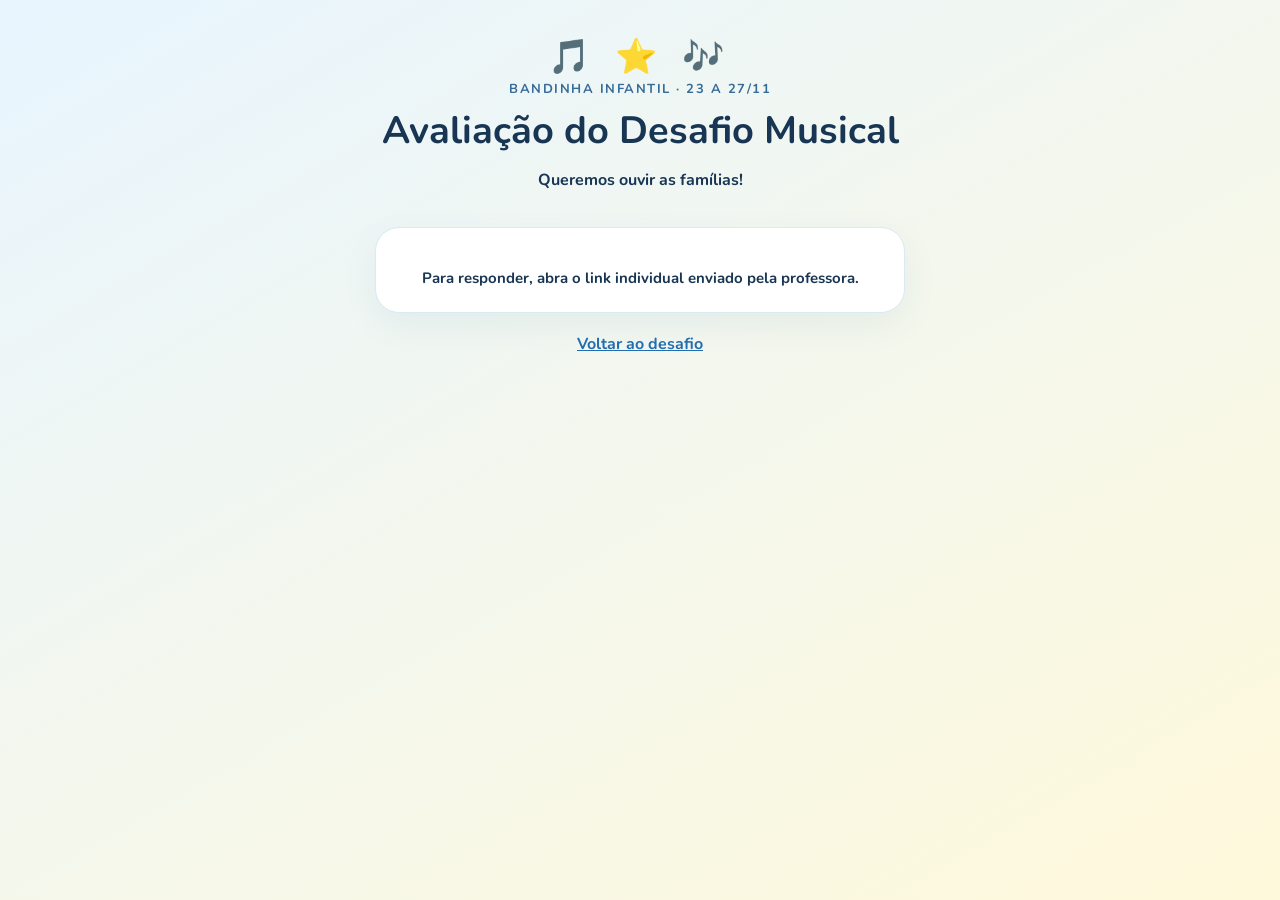
==== avaliacao.html @ b0f6d798 "Cria avaliação anônima das famílias com link de uso único" ====
<!doctype html><html lang="pt-BR"><head><meta charset="utf-8"><meta name="viewport" content="width=device-width,initial-scale=1"><meta name="robots" content="noindex,nofollow"><meta name="referrer" content="no-referrer"><title>Avaliação do Desafio Musical</title><link rel="stylesheet" href="https://fonts.googleapis.com/css2?family=Nunito:wght@600;700;800;900&display=swap"><style>
*{box-sizing:border-box}body{margin:0;background:linear-gradient(150deg,#e8f5ff,#fff9db);font:700 16px Nunito,system-ui,sans-serif;color:#183653;min-height:100vh;padding:24px 16px}.wrap{max-width:530px;margin:0 auto}header{text-align:center;padding:10px 0 20px}.eyebrow{font-size:13px;letter-spacing:1.5px;color:#376c99;text-transform:uppercase}h1{font-size:clamp(28px,7vw,38px);line-height:1.12;margin:12px 0}h2{font-size:21px;line-height:1.4;margin:0 0 20px}.card{background:white;border:1px solid #d9eaf4;border-radius:24px;padding:24px;box-shadow:0 12px 36px #164e7810}label{display:flex;gap:12px;align-items:center;padding:16px 13px;border:2px solid #dce7ef;border-radius:16px;margin:10px 0;cursor:pointer;line-height:1.4}label:has(input:checked){background:#eff7ff;border-color:#347fc4}input{accent-color:#2575b9;flex:none;width:20px;height:20px}button{display:block;width:100%;padding:15px;border:0;border-radius:14px;background:#216daf;color:white;font:900 17px Nunito,system-ui;cursor:pointer;margin-top:20px}button:disabled{opacity:.5;cursor:default}.small{text-align:center;color:#526778;font-size:13px;line-height:1.5}#message{font-size:15px;margin-top:16px;text-align:center}a{color:#216daf}footer{text-align:center;margin-top:20px} .notes{font-size:34px;letter-spacing:8px} [hidden]{display:none!important}
</style></head><body><main class="wrap"><header><div class="notes" aria-hidden="true">🎵 ⭐ 🎶</div><div class="eyebrow">Bandinha Infantil · 23 a 27/11</div><h1>Avaliação do Desafio Musical</h1><p>Queremos ouvir as famílias!</p></header><section class="card"><form id="form" hidden><h2>O desafio desta semana contribuiu para a rotina de estudos musicais da criança?</h2><label><input type="radio" name="choice" value="1" required>Sim! Ajudou na rotina de estudos e gostaria que continuasse.</label><label><input type="radio" name="choice" value="2">Não fez tanta diferença na rotina de estudos.</label><label><input type="radio" name="choice" value="3">Prefiro que o desafio não continue.</label><button id="send" type="submit">Enviar avaliação</button><p class="small">🔒 Não pedimos nome nem e-mail. Cada link permite apenas uma avaliação. Registramos somente os totais das respostas.</p></form><div id="message" role="status" aria-live="polite">Carregando…</div></section><footer><a href="index.html">Voltar ao desafio</a></footer></main><script src="config.js"></script><script>
(function(){const form=document.getElementById('form'),msg=document.getElementById('message'),send=document.getElementById('send');const token=location.hash.slice(1).trim();const cfg=window.DESAFIO_CONFIG;
if(!/^[0-9a-f]{8}-[0-9a-f]{4}-[0-9a-f]{4}-[0-9a-f]{4}-[0-9a-f]{12}$/i.test(token)){msg.textContent='Para responder, abra o link individual enviado pela professora.';return;}
form.hidden=false;msg.textContent='';
form.addEventListener('submit',async function(e){e.preventDefault();const choice=Number(new FormData(form).get('choice'));if(![1,2,3].includes(choice))return;send.disabled=true;msg.textContent='Enviando…';try{const r=await fetch(cfg.SUPABASE_URL+'/rest/v1/rpc/submit_musical_feedback',{method:'POST',headers:{apikey:cfg.SUPABASE_KEY,'Content-Type':'application/json'},body:JSON.stringify({p_token:token,p_choice:choice})});if(!r.ok)throw Error('http');const result=await r.json();if(result==='ok'){form.hidden=true;msg.textContent='🎉 Obrigada pela sua avaliação! Sua opinião é muito importante para nós.';}else if(result==='unavailable'){form.hidden=true;msg.textContent='Este link já foi utilizado ou não está disponível. Cada link aceita apenas uma avaliação.';}else throw Error('invalid');}catch(e){msg.textContent='Não foi possível enviar. Confira sua conexão e tente novamente.';send.disabled=false;}});
})();
</script></body></html>
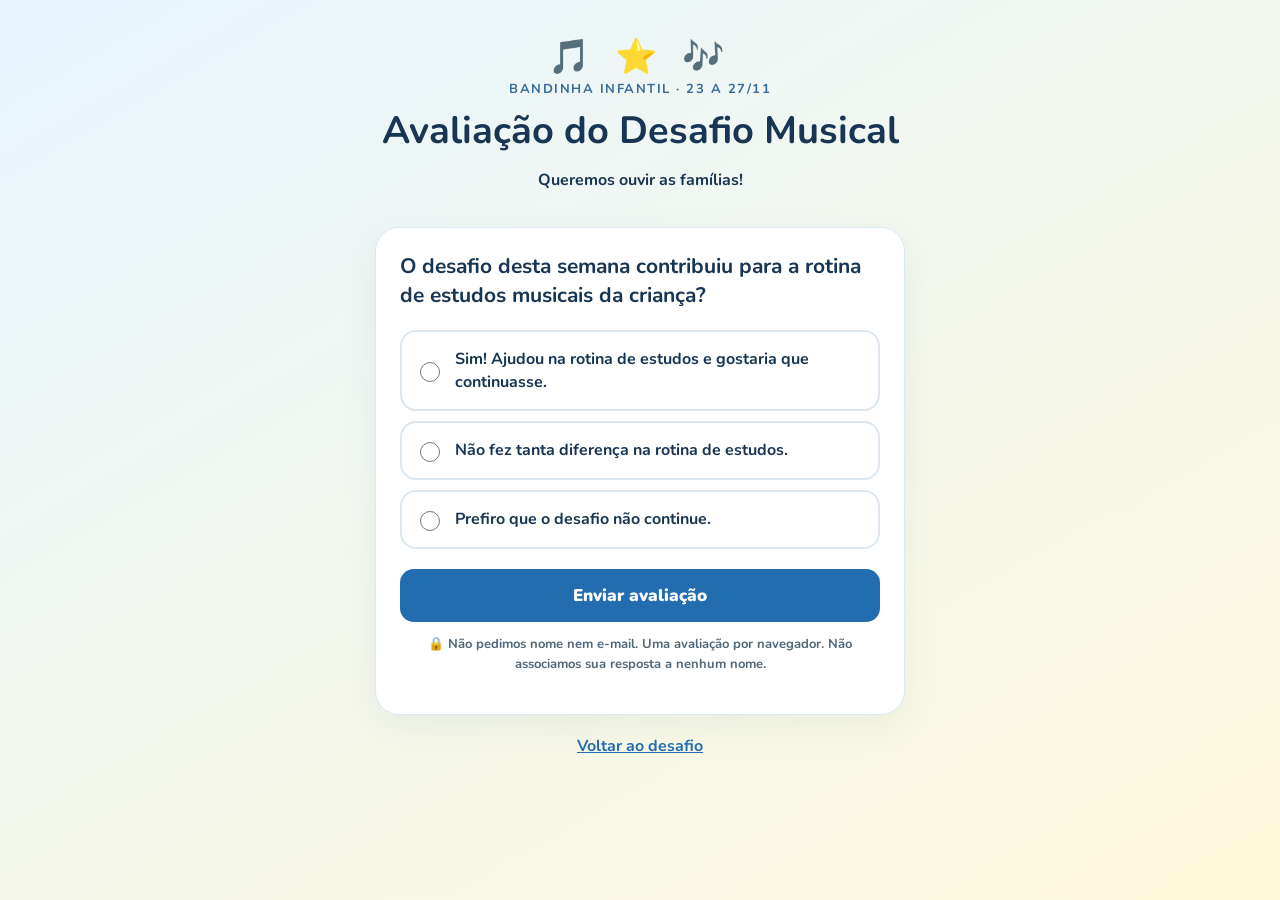
==== commit 26f7040d: "Usa link geral e impede respostas repetidas no mesmo navegador" ====
--- a/avaliacao.html
+++ b/avaliacao.html
@@ -1,9 +1,10 @@
 <!doctype html><html lang="pt-BR"><head><meta charset="utf-8"><meta name="viewport" content="width=device-width,initial-scale=1"><meta name="robots" content="noindex,nofollow"><meta name="referrer" content="no-referrer"><title>Avaliação do Desafio Musical</title><link rel="stylesheet" href="https://fonts.googleapis.com/css2?family=Nunito:wght@600;700;800;900&display=swap"><style>
 *{box-sizing:border-box}body{margin:0;background:linear-gradient(150deg,#e8f5ff,#fff9db);font:700 16px Nunito,system-ui,sans-serif;color:#183653;min-height:100vh;padding:24px 16px}.wrap{max-width:530px;margin:0 auto}header{text-align:center;padding:10px 0 20px}.eyebrow{font-size:13px;letter-spacing:1.5px;color:#376c99;text-transform:uppercase}h1{font-size:clamp(28px,7vw,38px);line-height:1.12;margin:12px 0}h2{font-size:21px;line-height:1.4;margin:0 0 20px}.card{background:white;border:1px solid #d9eaf4;border-radius:24px;padding:24px;box-shadow:0 12px 36px #164e7810}label{display:flex;gap:12px;align-items:center;padding:16px 13px;border:2px solid #dce7ef;border-radius:16px;margin:10px 0;cursor:pointer;line-height:1.4}label:has(input:checked){background:#eff7ff;border-color:#347fc4}input{accent-color:#2575b9;flex:none;width:20px;height:20px}button{display:block;width:100%;padding:15px;border:0;border-radius:14px;background:#216daf;color:white;font:900 17px Nunito,system-ui;cursor:pointer;margin-top:20px}button:disabled{opacity:.5;cursor:default}.small{text-align:center;color:#526778;font-size:13px;line-height:1.5}#message{font-size:15px;margin-top:16px;text-align:center}a{color:#216daf}footer{text-align:center;margin-top:20px} .notes{font-size:34px;letter-spacing:8px} [hidden]{display:none!important}
-</style></head><body><main class="wrap"><header><div class="notes" aria-hidden="true">🎵 ⭐ 🎶</div><div class="eyebrow">Bandinha Infantil · 23 a 27/11</div><h1>Avaliação do Desafio Musical</h1><p>Queremos ouvir as famílias!</p></header><section class="card"><form id="form" hidden><h2>O desafio desta semana contribuiu para a rotina de estudos musicais da criança?</h2><label><input type="radio" name="choice" value="1" required>Sim! Ajudou na rotina de estudos e gostaria que continuasse.</label><label><input type="radio" name="choice" value="2">Não fez tanta diferença na rotina de estudos.</label><label><input type="radio" name="choice" value="3">Prefiro que o desafio não continue.</label><button id="send" type="submit">Enviar avaliação</button><p class="small">🔒 Não pedimos nome nem e-mail. Cada link permite apenas uma avaliação. Registramos somente os totais das respostas.</p></form><div id="message" role="status" aria-live="polite">Carregando…</div></section><footer><a href="index.html">Voltar ao desafio</a></footer></main><script src="config.js"></script><script>
-(function(){const form=document.getElementById('form'),msg=document.getElementById('message'),send=document.getElementById('send');const token=location.hash.slice(1).trim();const cfg=window.DESAFIO_CONFIG;
-if(!/^[0-9a-f]{8}-[0-9a-f]{4}-[0-9a-f]{4}-[0-9a-f]{4}-[0-9a-f]{12}$/i.test(token)){msg.textContent='Para responder, abra o link individual enviado pela professora.';return;}
+</style></head><body><main class="wrap"><header><div class="notes" aria-hidden="true">🎵 ⭐ 🎶</div><div class="eyebrow">Bandinha Infantil · 23 a 27/11</div><h1>Avaliação do Desafio Musical</h1><p>Queremos ouvir as famílias!</p></header><section class="card"><form id="form" hidden><h2>O desafio desta semana contribuiu para a rotina de estudos musicais da criança?</h2><label><input type="radio" name="choice" value="1" required>Sim! Ajudou na rotina de estudos e gostaria que continuasse.</label><label><input type="radio" name="choice" value="2">Não fez tanta diferença na rotina de estudos.</label><label><input type="radio" name="choice" value="3">Prefiro que o desafio não continue.</label><button id="send" type="submit">Enviar avaliação</button><p class="small">🔒 Não pedimos nome nem e-mail. Uma avaliação por navegador. Não associamos sua resposta a nenhum nome.</p></form><div id="message" role="status" aria-live="polite">Carregando…</div></section><footer><a href="index.html">Voltar ao desafio</a></footer></main><script src="config.js"></script><script>
+(function(){const form=document.getElementById('form'),msg=document.getElementById('message'),send=document.getElementById('send'),cfg=window.DESAFIO_CONFIG;const key='musical-feedback-2026-11';let receipt;
+function done(){form.hidden=true;msg.textContent='🎉 Obrigada! Sua avaliação já foi registrada. Sua opinião é muito importante para nós.';}
+try{if(localStorage.getItem(key+'-done')==='1'){done();return;}receipt=localStorage.getItem(key);if(!receipt){receipt=crypto.randomUUID();localStorage.setItem(key,receipt);}}catch(e){msg.textContent='Para responder, permita o armazenamento local no navegador e recarregue a página.';return;}
 form.hidden=false;msg.textContent='';
-form.addEventListener('submit',async function(e){e.preventDefault();const choice=Number(new FormData(form).get('choice'));if(![1,2,3].includes(choice))return;send.disabled=true;msg.textContent='Enviando…';try{const r=await fetch(cfg.SUPABASE_URL+'/rest/v1/rpc/submit_musical_feedback',{method:'POST',headers:{apikey:cfg.SUPABASE_KEY,'Content-Type':'application/json'},body:JSON.stringify({p_token:token,p_choice:choice})});if(!r.ok)throw Error('http');const result=await r.json();if(result==='ok'){form.hidden=true;msg.textContent='🎉 Obrigada pela sua avaliação! Sua opinião é muito importante para nós.';}else if(result==='unavailable'){form.hidden=true;msg.textContent='Este link já foi utilizado ou não está disponível. Cada link aceita apenas uma avaliação.';}else throw Error('invalid');}catch(e){msg.textContent='Não foi possível enviar. Confira sua conexão e tente novamente.';send.disabled=false;}});
+form.addEventListener('submit',async function(e){e.preventDefault();const choice=Number(new FormData(form).get('choice'));if(![1,2,3].includes(choice))return;send.disabled=true;msg.textContent='Enviando…';try{const r=await fetch(cfg.SUPABASE_URL+'/rest/v1/rpc/submit_musical_feedback_general',{method:'POST',headers:{apikey:cfg.SUPABASE_KEY,'Content-Type':'application/json'},body:JSON.stringify({p_receipt:receipt,p_choice:choice})});if(!r.ok)throw Error('http');const result=await r.json();if(result==='ok'||result==='unavailable'){try{localStorage.setItem(key+'-done','1');}catch(e){}done();}else throw Error('invalid');}catch(e){msg.textContent='Não foi possível enviar. Confira sua conexão e tente novamente.';send.disabled=false;}});
 })();
 </script></body></html>
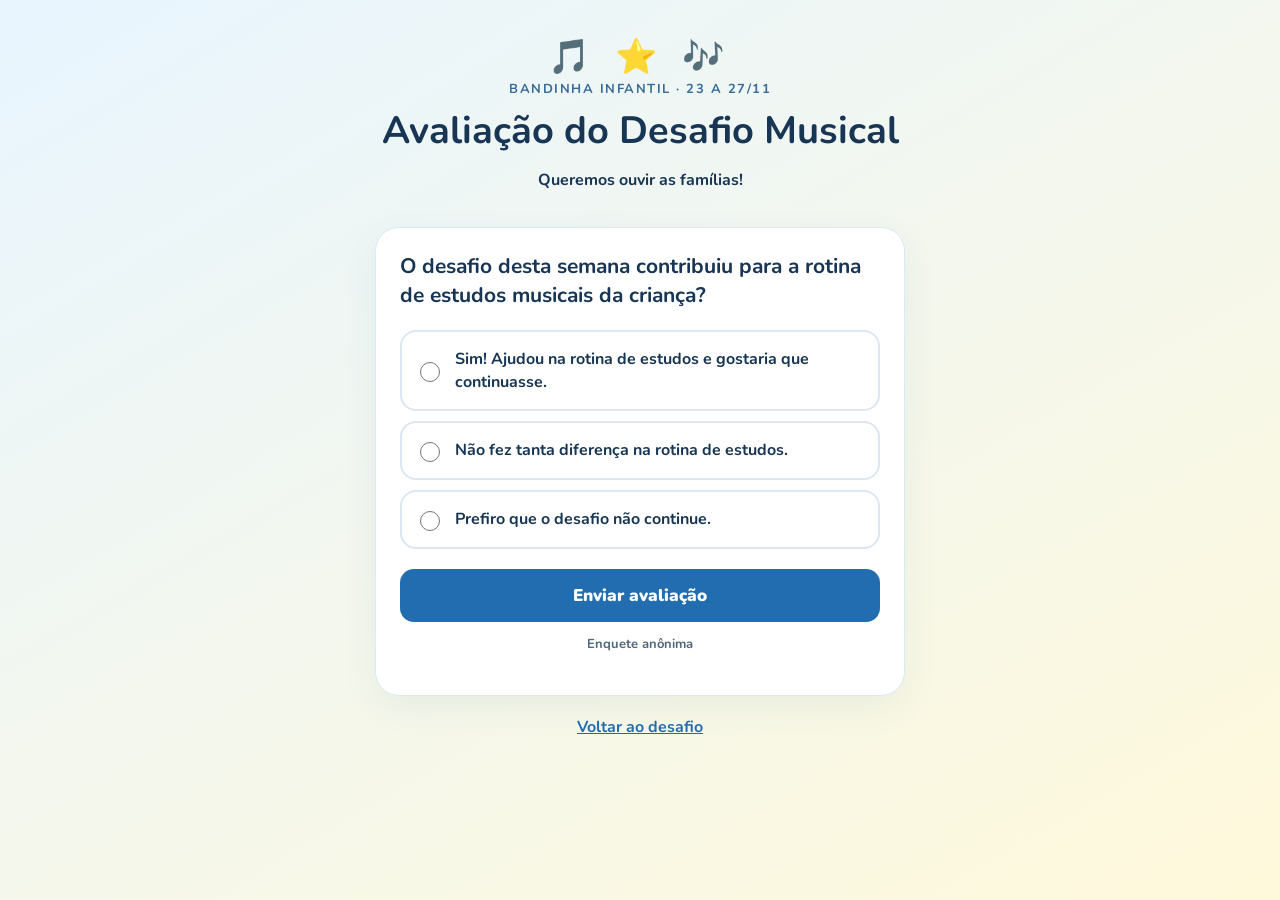
==== commit 7f899f05: "Simplifica aviso de anonimato da enquete" ====
--- a/avaliacao.html
+++ b/avaliacao.html
@@ -1,6 +1,6 @@
 <!doctype html><html lang="pt-BR"><head><meta charset="utf-8"><meta name="viewport" content="width=device-width,initial-scale=1"><meta name="robots" content="noindex,nofollow"><meta name="referrer" content="no-referrer"><title>Avaliação do Desafio Musical</title><link rel="stylesheet" href="https://fonts.googleapis.com/css2?family=Nunito:wght@600;700;800;900&display=swap"><style>
 *{box-sizing:border-box}body{margin:0;background:linear-gradient(150deg,#e8f5ff,#fff9db);font:700 16px Nunito,system-ui,sans-serif;color:#183653;min-height:100vh;padding:24px 16px}.wrap{max-width:530px;margin:0 auto}header{text-align:center;padding:10px 0 20px}.eyebrow{font-size:13px;letter-spacing:1.5px;color:#376c99;text-transform:uppercase}h1{font-size:clamp(28px,7vw,38px);line-height:1.12;margin:12px 0}h2{font-size:21px;line-height:1.4;margin:0 0 20px}.card{background:white;border:1px solid #d9eaf4;border-radius:24px;padding:24px;box-shadow:0 12px 36px #164e7810}label{display:flex;gap:12px;align-items:center;padding:16px 13px;border:2px solid #dce7ef;border-radius:16px;margin:10px 0;cursor:pointer;line-height:1.4}label:has(input:checked){background:#eff7ff;border-color:#347fc4}input{accent-color:#2575b9;flex:none;width:20px;height:20px}button{display:block;width:100%;padding:15px;border:0;border-radius:14px;background:#216daf;color:white;font:900 17px Nunito,system-ui;cursor:pointer;margin-top:20px}button:disabled{opacity:.5;cursor:default}.small{text-align:center;color:#526778;font-size:13px;line-height:1.5}#message{font-size:15px;margin-top:16px;text-align:center}a{color:#216daf}footer{text-align:center;margin-top:20px} .notes{font-size:34px;letter-spacing:8px} [hidden]{display:none!important}
-</style></head><body><main class="wrap"><header><div class="notes" aria-hidden="true">🎵 ⭐ 🎶</div><div class="eyebrow">Bandinha Infantil · 23 a 27/11</div><h1>Avaliação do Desafio Musical</h1><p>Queremos ouvir as famílias!</p></header><section class="card"><form id="form" hidden><h2>O desafio desta semana contribuiu para a rotina de estudos musicais da criança?</h2><label><input type="radio" name="choice" value="1" required>Sim! Ajudou na rotina de estudos e gostaria que continuasse.</label><label><input type="radio" name="choice" value="2">Não fez tanta diferença na rotina de estudos.</label><label><input type="radio" name="choice" value="3">Prefiro que o desafio não continue.</label><button id="send" type="submit">Enviar avaliação</button><p class="small">🔒 Não pedimos nome nem e-mail. Uma avaliação por navegador. Não associamos sua resposta a nenhum nome.</p></form><div id="message" role="status" aria-live="polite">Carregando…</div></section><footer><a href="index.html">Voltar ao desafio</a></footer></main><script src="config.js"></script><script>
+</style></head><body><main class="wrap"><header><div class="notes" aria-hidden="true">🎵 ⭐ 🎶</div><div class="eyebrow">Bandinha Infantil · 23 a 27/11</div><h1>Avaliação do Desafio Musical</h1><p>Queremos ouvir as famílias!</p></header><section class="card"><form id="form" hidden><h2>O desafio desta semana contribuiu para a rotina de estudos musicais da criança?</h2><label><input type="radio" name="choice" value="1" required>Sim! Ajudou na rotina de estudos e gostaria que continuasse.</label><label><input type="radio" name="choice" value="2">Não fez tanta diferença na rotina de estudos.</label><label><input type="radio" name="choice" value="3">Prefiro que o desafio não continue.</label><button id="send" type="submit">Enviar avaliação</button><p class="small">Enquete anônima</p></form><div id="message" role="status" aria-live="polite">Carregando…</div></section><footer><a href="index.html">Voltar ao desafio</a></footer></main><script src="config.js"></script><script>
 (function(){const form=document.getElementById('form'),msg=document.getElementById('message'),send=document.getElementById('send'),cfg=window.DESAFIO_CONFIG;const key='musical-feedback-2026-11';let receipt;
 function done(){form.hidden=true;msg.textContent='🎉 Obrigada! Sua avaliação já foi registrada. Sua opinião é muito importante para nós.';}
 try{if(localStorage.getItem(key+'-done')==='1'){done();return;}receipt=localStorage.getItem(key);if(!receipt){receipt=crypto.randomUUID();localStorage.setItem(key,receipt);}}catch(e){msg.textContent='Para responder, permita o armazenamento local no navegador e recarregue a página.';return;}
